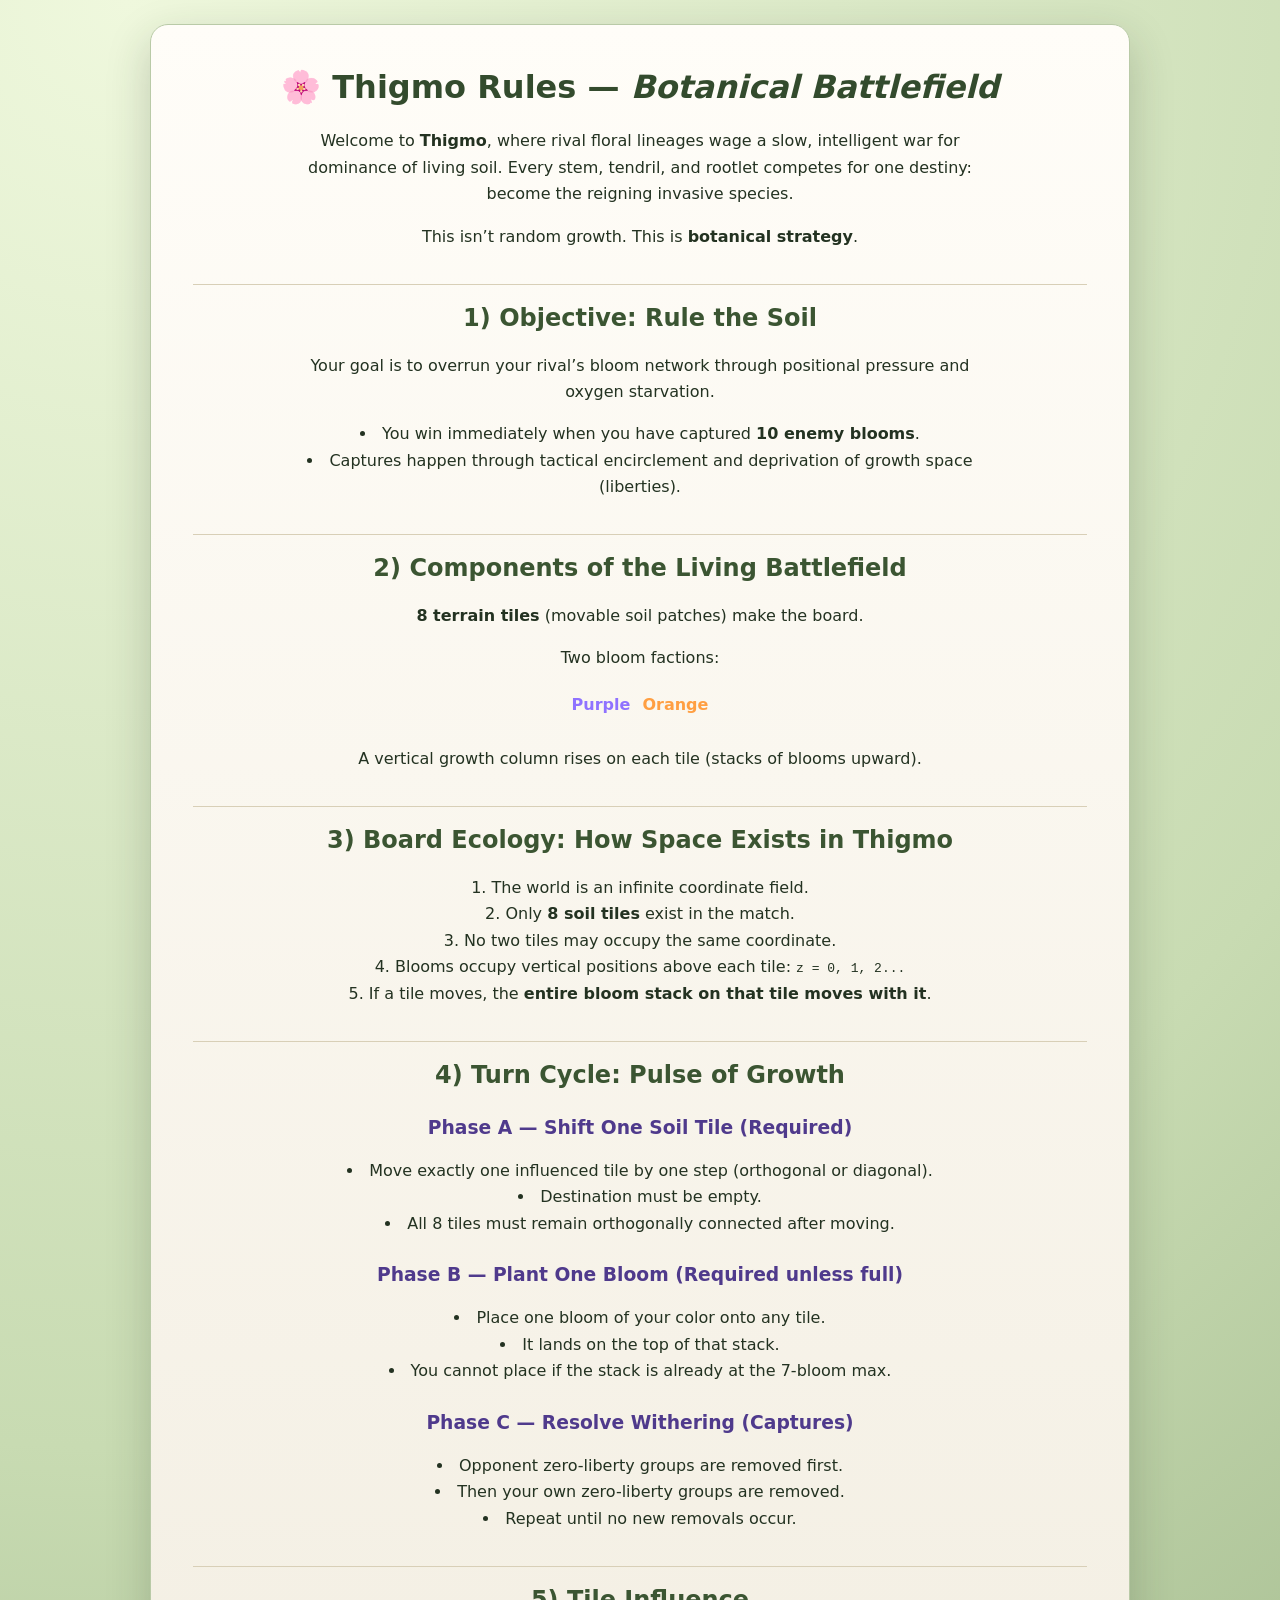
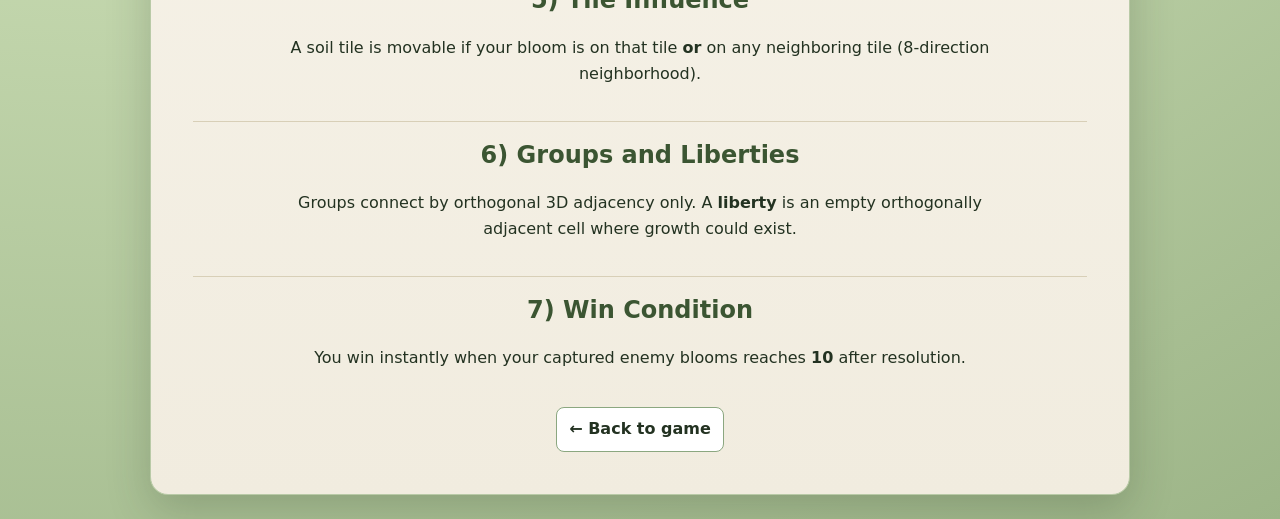
==== docs/rules.html @ 15f17e32 "Style rules page with centered game-themed layout" ====
<!doctype html>
<html lang="en">
<head>
  <meta charset="UTF-8" />
  <meta name="viewport" content="width=device-width, initial-scale=1.0" />
  <title>Thigmo Rules</title>
  <style>
    :root {
      --bg: #d9e7c9;
      --panel: #f6f2e8;
      --ink: #233221;
      --purple: #8f72ff;
      --orange: #ff9f42;
      --border: #b9caa7;
    }
    * { box-sizing: border-box; }
    body {
      margin: 0;
      min-height: 100vh;
      font-family: "Segoe UI", "Avenir Next", Inter, system-ui, sans-serif;
      color: var(--ink);
      background: radial-gradient(circle at 10% 0%, #eff8dd, #c8dbb2 60%, #9db588);
      display: grid;
      place-items: center;
      padding: 24px;
    }
    .rules-shell {
      width: min(980px, 100%);
      background: linear-gradient(180deg, #fffdf8, #f1ecdf);
      border: 1px solid var(--border);
      border-radius: 18px;
      box-shadow: 0 16px 44px rgba(35, 50, 33, 0.22);
      padding: clamp(20px, 4vw, 42px);
      text-align: center;
      line-height: 1.65;
    }
    h1, h2, h3 { line-height: 1.25; margin-top: 1.4em; }
    h1 { margin-top: 0; color: #334b2d; }
    h2 {
      border-top: 1px solid #d8cfb7;
      padding-top: 18px;
      color: #3b5532;
    }
    h3 { color: #4f3a8c; }
    p, li { max-width: 70ch; margin-left: auto; margin-right: auto; }
    ul, ol { padding-left: 0; list-style-position: inside; }
    .factions { display: inline-flex; gap: 12px; font-weight: 700; margin: 4px 0 12px; }
    .purple { color: var(--purple); }
    .orange { color: var(--orange); }
    .back-link {
      display: inline-block;
      margin-top: 20px;
      border: 1px solid #8ba780;
      background: #fff;
      border-radius: 8px;
      padding: 8px 12px;
      color: inherit;
      text-decoration: none;
      font-weight: 600;
    }
    .back-link:hover { background: #f4fff0; }
  </style>
</head>
<body>
  <main class="rules-shell">
    <h1>🌸 Thigmo Rules — <em>Botanical Battlefield</em></h1>
    <p>Welcome to <strong>Thigmo</strong>, where rival floral lineages wage a slow, intelligent war for dominance of living soil. Every stem, tendril, and rootlet competes for one destiny: become the reigning invasive species.</p>
    <p>This isn’t random growth. This is <strong>botanical strategy</strong>.</p>

    <h2>1) Objective: Rule the Soil</h2>
    <p>Your goal is to overrun your rival’s bloom network through positional pressure and oxygen starvation.</p>
    <ul>
      <li>You win immediately when you have captured <strong>10 enemy blooms</strong>.</li>
      <li>Captures happen through tactical encirclement and deprivation of growth space (liberties).</li>
    </ul>

    <h2>2) Components of the Living Battlefield</h2>
    <p><strong>8 terrain tiles</strong> (movable soil patches) make the board.</p>
    <p>Two bloom factions:</p>
    <div class="factions"><span class="purple">Purple</span><span class="orange">Orange</span></div>
    <p>A vertical growth column rises on each tile (stacks of blooms upward).</p>

    <h2>3) Board Ecology: How Space Exists in Thigmo</h2>
    <ol>
      <li>The world is an infinite coordinate field.</li>
      <li>Only <strong>8 soil tiles</strong> exist in the match.</li>
      <li>No two tiles may occupy the same coordinate.</li>
      <li>Blooms occupy vertical positions above each tile: <code>z = 0, 1, 2...</code></li>
      <li>If a tile moves, the <strong>entire bloom stack on that tile moves with it</strong>.</li>
    </ol>

    <h2>4) Turn Cycle: Pulse of Growth</h2>
    <h3>Phase A — Shift One Soil Tile (Required)</h3>
    <ul>
      <li>Move exactly one influenced tile by one step (orthogonal or diagonal).</li>
      <li>Destination must be empty.</li>
      <li>All 8 tiles must remain orthogonally connected after moving.</li>
    </ul>

    <h3>Phase B — Plant One Bloom (Required unless full)</h3>
    <ul>
      <li>Place one bloom of your color onto any tile.</li>
      <li>It lands on the top of that stack.</li>
      <li>You cannot place if the stack is already at the 7-bloom max.</li>
    </ul>

    <h3>Phase C — Resolve Withering (Captures)</h3>
    <ul>
      <li>Opponent zero-liberty groups are removed first.</li>
      <li>Then your own zero-liberty groups are removed.</li>
      <li>Repeat until no new removals occur.</li>
    </ul>

    <h2>5) Tile Influence</h2>
    <p>A soil tile is movable if your bloom is on that tile <strong>or</strong> on any neighboring tile (8-direction neighborhood).</p>

    <h2>6) Groups and Liberties</h2>
    <p>Groups connect by orthogonal 3D adjacency only. A <strong>liberty</strong> is an empty orthogonally adjacent cell where growth could exist.</p>

    <h2>7) Win Condition</h2>
    <p>You win instantly when your captured enemy blooms reaches <strong>10</strong> after resolution.</p>

    <a class="back-link" href="../index.html">← Back to game</a>
  </main>
</body>
</html>
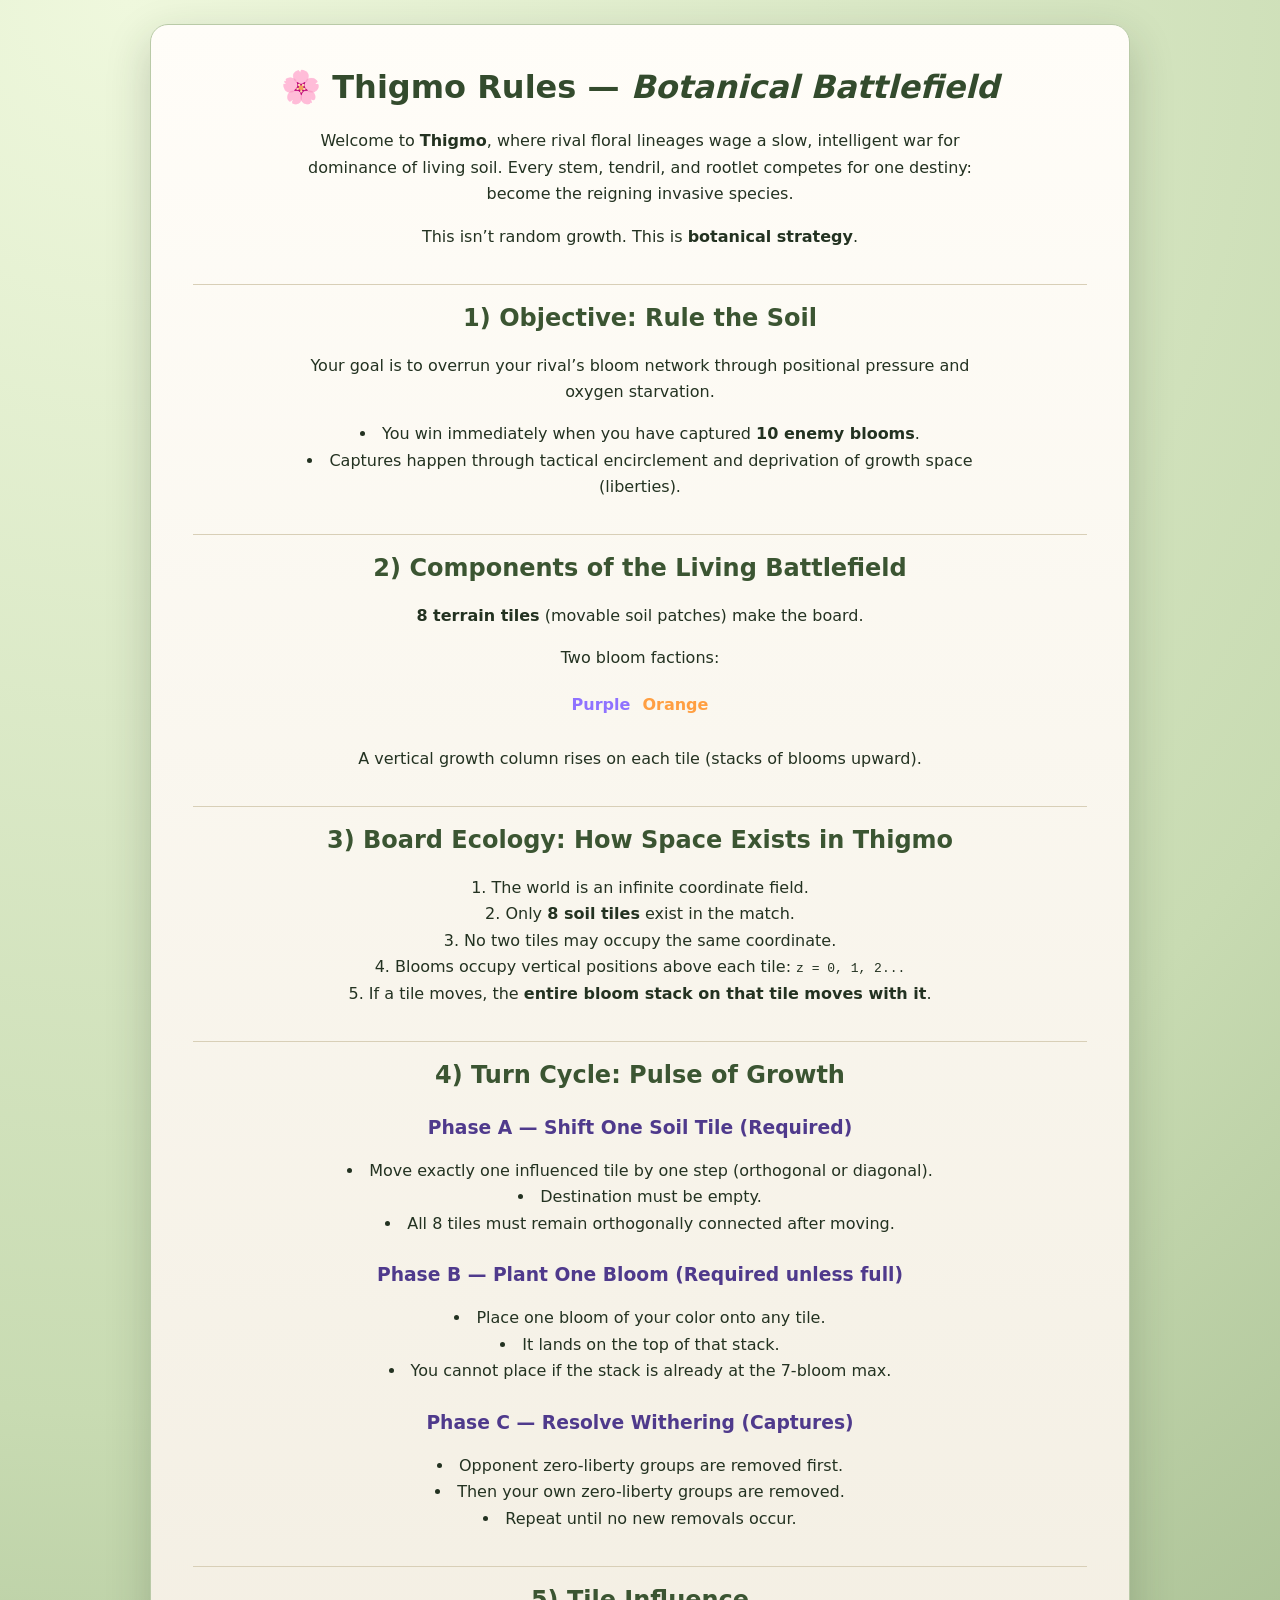
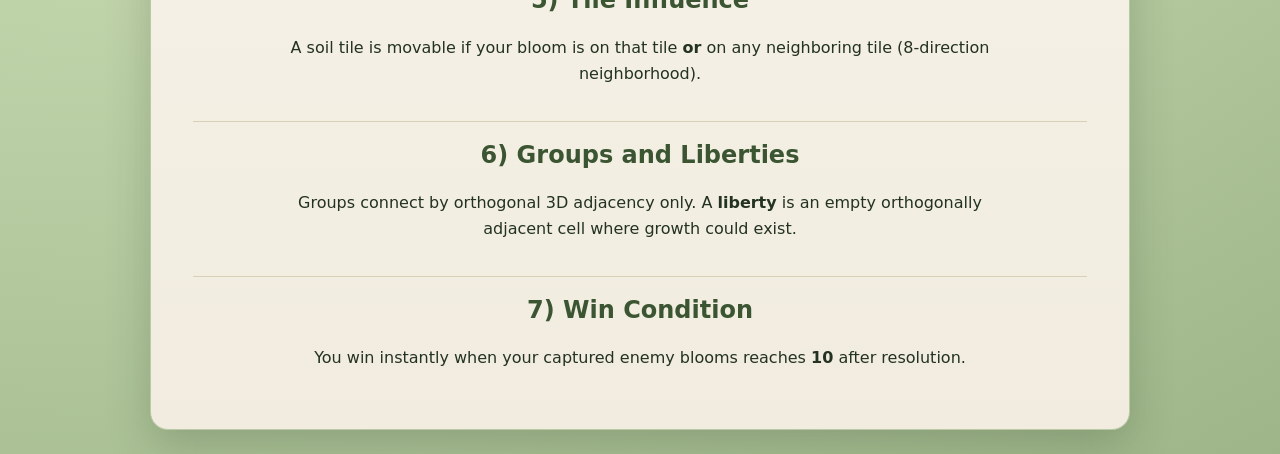
==== commit 33ffb793: "Remove back-to-game link from instructions page" ====
--- a/docs/rules.html
+++ b/docs/rules.html
@@ -47,18 +47,6 @@
     .factions { display: inline-flex; gap: 12px; font-weight: 700; margin: 4px 0 12px; }
     .purple { color: var(--purple); }
     .orange { color: var(--orange); }
-    .back-link {
-      display: inline-block;
-      margin-top: 20px;
-      border: 1px solid #8ba780;
-      background: #fff;
-      border-radius: 8px;
-      padding: 8px 12px;
-      color: inherit;
-      text-decoration: none;
-      font-weight: 600;
-    }
-    .back-link:hover { background: #f4fff0; }
   </style>
 </head>
 <body>
@@ -120,7 +108,6 @@
     <h2>7) Win Condition</h2>
     <p>You win instantly when your captured enemy blooms reaches <strong>10</strong> after resolution.</p>
 
-    <a class="back-link" href="../index.html">← Back to game</a>
   </main>
 </body>
 </html>
